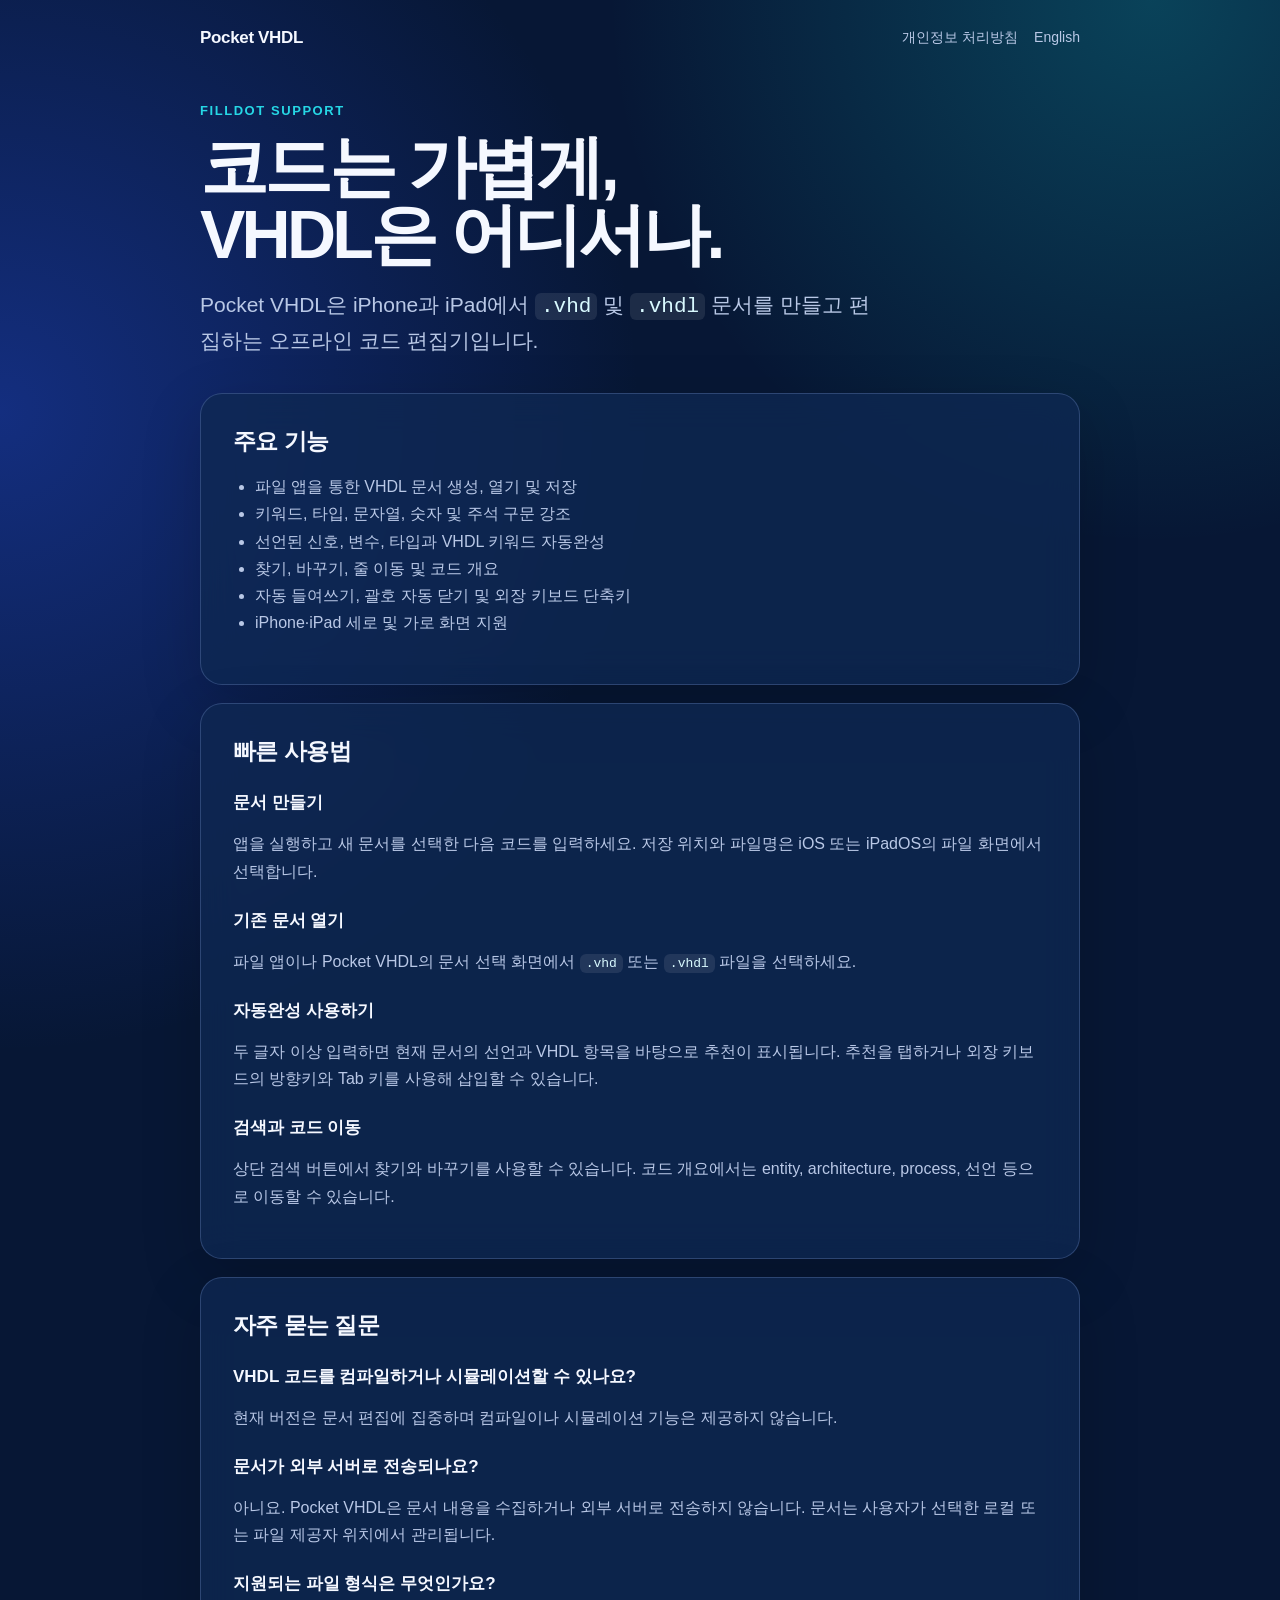
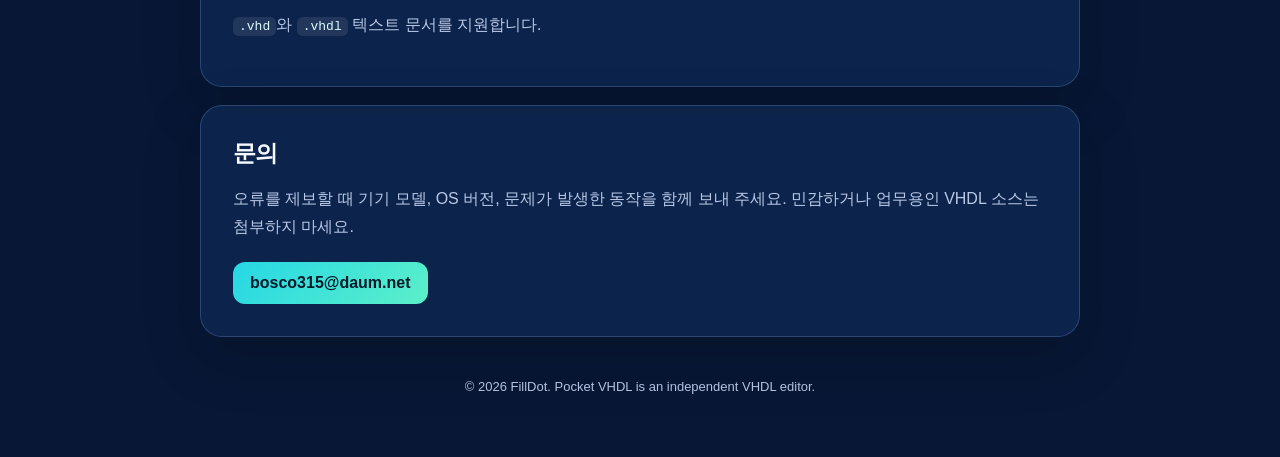
==== index.html @ 23709abe "Publish Pocket VHDL support site" ====
<!doctype html>
<html lang="ko">
<head>
  <meta charset="utf-8">
  <meta name="viewport" content="width=device-width, initial-scale=1">
  <meta name="description" content="Pocket VHDL 지원 및 사용 안내">
  <title>Pocket VHDL 지원</title>
  <link rel="stylesheet" href="styles.css">
</head>
<body>
  <main class="page">
    <nav aria-label="주요 메뉴">
      <a class="brand" href="index.html">Pocket VHDL</a>
      <div class="nav-links">
        <a href="privacy.html">개인정보 처리방침</a>
        <a href="en/index.html" lang="en">English</a>
      </div>
    </nav>

    <header class="hero">
      <p class="eyebrow">FillDot Support</p>
      <h1>코드는 가볍게,<br>VHDL은 어디서나.</h1>
      <p class="lead">Pocket VHDL은 iPhone과 iPad에서 <code>.vhd</code> 및 <code>.vhdl</code> 문서를 만들고 편집하는 오프라인 코드 편집기입니다.</p>
    </header>

    <section class="card">
      <h2>주요 기능</h2>
      <ul>
        <li>파일 앱을 통한 VHDL 문서 생성, 열기 및 저장</li>
        <li>키워드, 타입, 문자열, 숫자 및 주석 구문 강조</li>
        <li>선언된 신호, 변수, 타입과 VHDL 키워드 자동완성</li>
        <li>찾기, 바꾸기, 줄 이동 및 코드 개요</li>
        <li>자동 들여쓰기, 괄호 자동 닫기 및 외장 키보드 단축키</li>
        <li>iPhone·iPad 세로 및 가로 화면 지원</li>
      </ul>
    </section>

    <section class="card">
      <h2>빠른 사용법</h2>
      <h3>문서 만들기</h3>
      <p>앱을 실행하고 새 문서를 선택한 다음 코드를 입력하세요. 저장 위치와 파일명은 iOS 또는 iPadOS의 파일 화면에서 선택합니다.</p>

      <h3>기존 문서 열기</h3>
      <p>파일 앱이나 Pocket VHDL의 문서 선택 화면에서 <code>.vhd</code> 또는 <code>.vhdl</code> 파일을 선택하세요.</p>

      <h3>자동완성 사용하기</h3>
      <p>두 글자 이상 입력하면 현재 문서의 선언과 VHDL 항목을 바탕으로 추천이 표시됩니다. 추천을 탭하거나 외장 키보드의 방향키와 Tab 키를 사용해 삽입할 수 있습니다.</p>

      <h3>검색과 코드 이동</h3>
      <p>상단 검색 버튼에서 찾기와 바꾸기를 사용할 수 있습니다. 코드 개요에서는 entity, architecture, process, 선언 등으로 이동할 수 있습니다.</p>
    </section>

    <section class="card">
      <h2>자주 묻는 질문</h2>
      <h3>VHDL 코드를 컴파일하거나 시뮬레이션할 수 있나요?</h3>
      <p>현재 버전은 문서 편집에 집중하며 컴파일이나 시뮬레이션 기능은 제공하지 않습니다.</p>

      <h3>문서가 외부 서버로 전송되나요?</h3>
      <p>아니요. Pocket VHDL은 문서 내용을 수집하거나 외부 서버로 전송하지 않습니다. 문서는 사용자가 선택한 로컬 또는 파일 제공자 위치에서 관리됩니다.</p>

      <h3>지원되는 파일 형식은 무엇인가요?</h3>
      <p><code>.vhd</code>와 <code>.vhdl</code> 텍스트 문서를 지원합니다.</p>
    </section>

    <section class="card">
      <h2>문의</h2>
      <p>오류를 제보할 때 기기 모델, OS 버전, 문제가 발생한 동작을 함께 보내 주세요. 민감하거나 업무용인 VHDL 소스는 첨부하지 마세요.</p>
      <a class="button" href="mailto:bosco315@daum.net">bosco315@daum.net</a>
    </section>

    <footer>© 2026 FillDot. Pocket VHDL is an independent VHDL editor.</footer>
  </main>
</body>
</html>
---- styles.css ----
:root {
  color-scheme: light dark;
  --background: #071735;
  --surface: rgba(15, 40, 82, 0.78);
  --surface-strong: #102b59;
  --text: #f5f8ff;
  --muted: #b9c8e6;
  --accent: #26d7e5;
  --accent-strong: #4f7cff;
  --border: rgba(159, 193, 255, 0.22);
}

* {
  box-sizing: border-box;
}

html {
  font-family: -apple-system, BlinkMacSystemFont, "SF Pro Text", "Segoe UI", sans-serif;
  background: var(--background);
  color: var(--text);
}

body {
  min-height: 100vh;
  margin: 0;
  background:
    radial-gradient(circle at 90% 0%, rgba(18, 221, 219, 0.22), transparent 34rem),
    radial-gradient(circle at 0% 20%, rgba(37, 78, 230, 0.42), transparent 40rem),
    var(--background);
}

a {
  color: var(--accent);
}

.page {
  width: min(880px, calc(100% - 32px));
  margin: 0 auto;
  padding: 28px 0 64px;
}

nav {
  display: flex;
  align-items: center;
  justify-content: space-between;
  gap: 16px;
  margin-bottom: 52px;
}

.brand {
  color: var(--text);
  font-size: 17px;
  font-weight: 750;
  letter-spacing: -0.02em;
  text-decoration: none;
}

.nav-links {
  display: flex;
  flex-wrap: wrap;
  justify-content: flex-end;
  gap: 16px;
  font-size: 14px;
}

.nav-links a {
  color: var(--muted);
  text-decoration: none;
}

.hero {
  margin-bottom: 36px;
}

.eyebrow {
  margin: 0 0 10px;
  color: var(--accent);
  font-size: 13px;
  font-weight: 700;
  letter-spacing: 0.12em;
  text-transform: uppercase;
}

h1 {
  margin: 0;
  font-size: clamp(38px, 8vw, 68px);
  letter-spacing: -0.055em;
  line-height: 1;
}

.lead {
  max-width: 680px;
  margin: 20px 0 0;
  color: var(--muted);
  font-size: clamp(17px, 3vw, 21px);
  line-height: 1.6;
}

.card {
  margin: 18px 0;
  padding: clamp(20px, 5vw, 32px);
  border: 1px solid var(--border);
  border-radius: 22px;
  background: var(--surface);
  box-shadow: 0 20px 60px rgba(0, 0, 0, 0.18);
  backdrop-filter: blur(18px);
}

h2 {
  margin: 0 0 14px;
  font-size: 23px;
  letter-spacing: -0.025em;
}

h3 {
  margin: 24px 0 8px;
  font-size: 17px;
}

p,
li {
  color: var(--muted);
  line-height: 1.7;
}

ul,
ol {
  padding-left: 22px;
}

.button {
  display: inline-block;
  margin-top: 6px;
  padding: 12px 17px;
  border-radius: 12px;
  color: #001a2a;
  background: linear-gradient(135deg, var(--accent), #5cf0c9);
  font-weight: 750;
  text-decoration: none;
}

.notice {
  border-left: 3px solid var(--accent);
  padding-left: 16px;
}

code {
  padding: 2px 6px;
  border-radius: 6px;
  color: #d9faff;
  background: rgba(255, 255, 255, 0.09);
}

footer {
  margin-top: 42px;
  color: var(--muted);
  font-size: 13px;
  text-align: center;
}

@media (max-width: 540px) {
  nav {
    align-items: flex-start;
    margin-bottom: 38px;
  }

  .nav-links {
    max-width: 190px;
    gap: 10px 14px;
  }
}
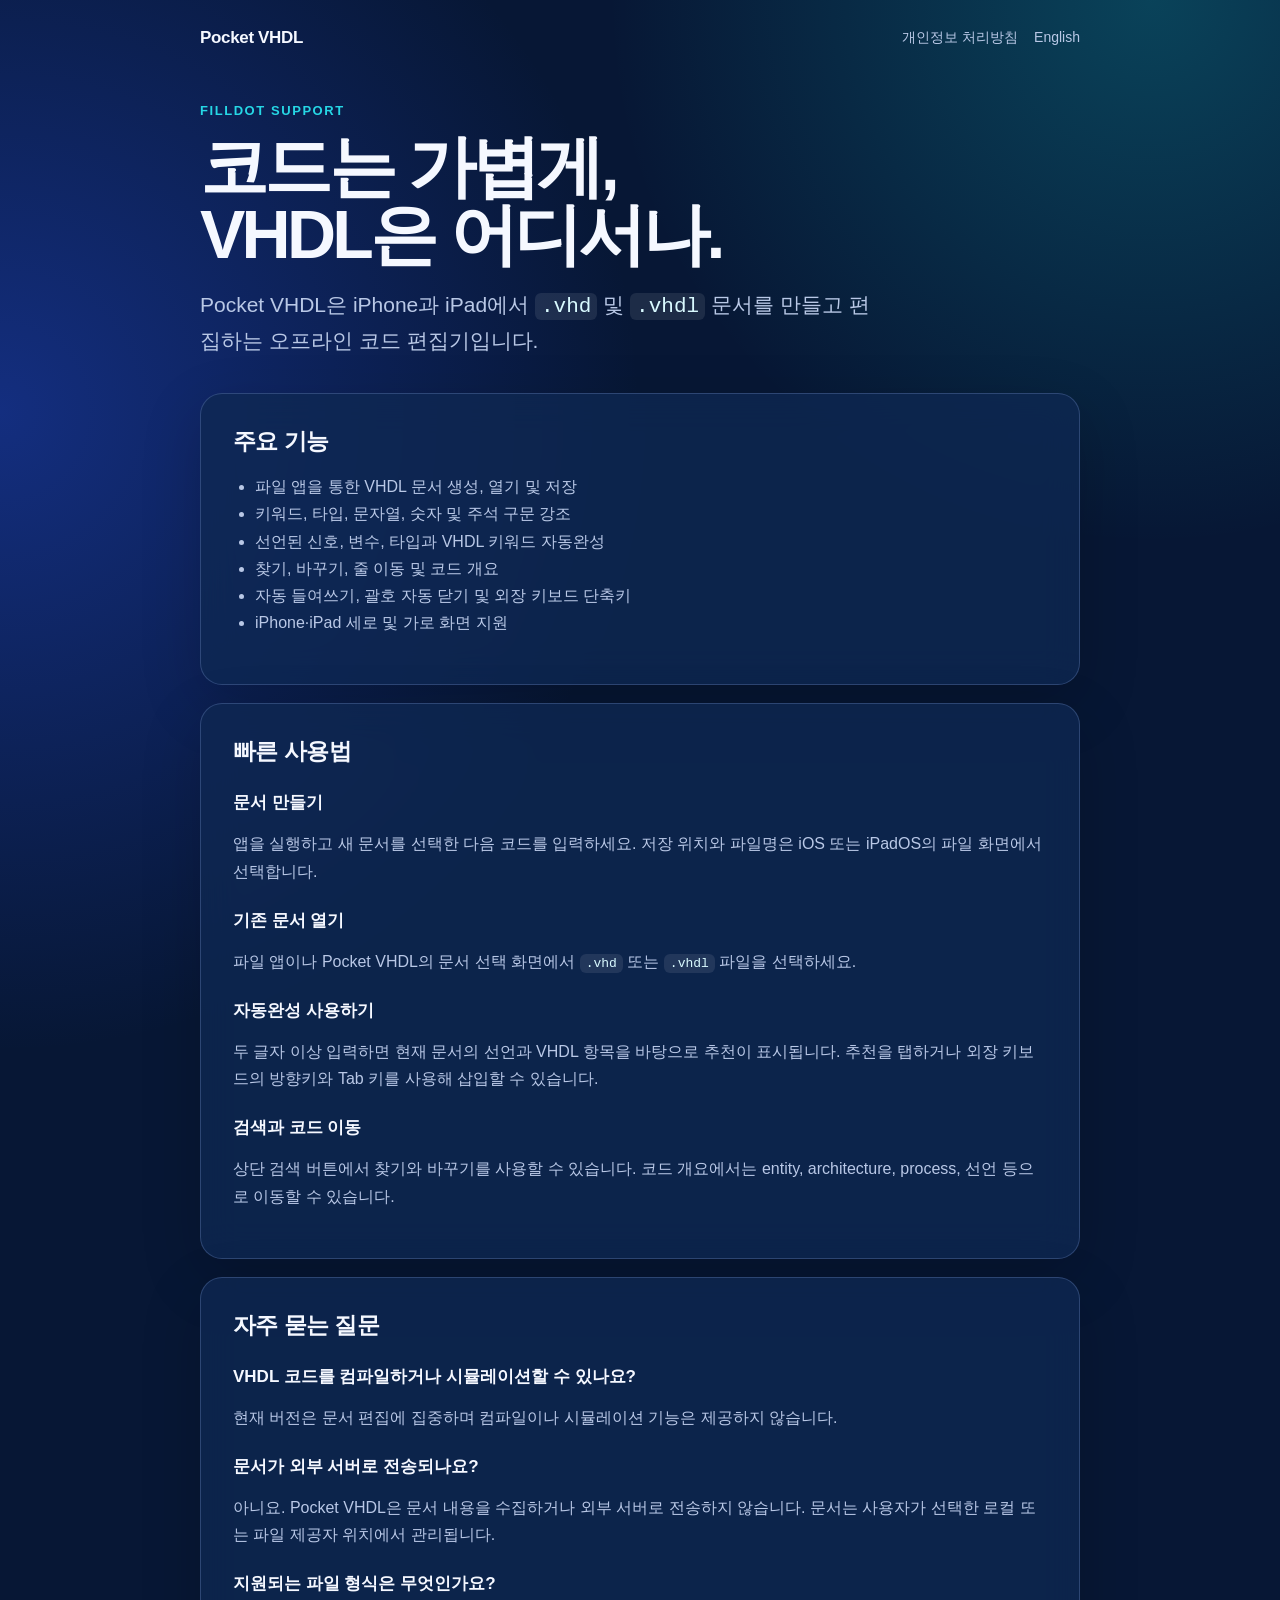
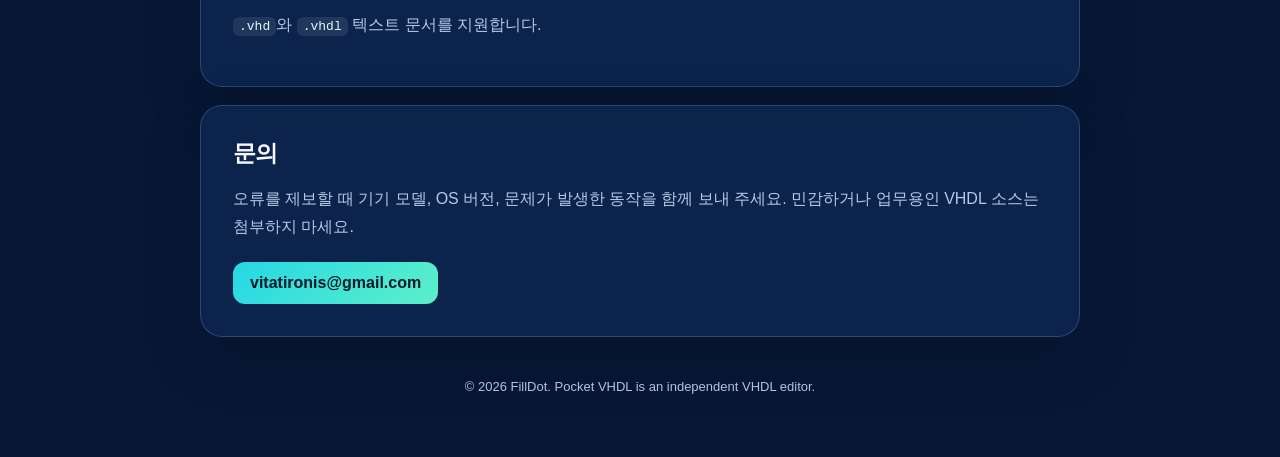
==== commit 4a2fb71a: "Update public support email" ====
--- a/index.html
+++ b/index.html
@@ -65,7 +65,7 @@
     <section class="card">
       <h2>문의</h2>
       <p>오류를 제보할 때 기기 모델, OS 버전, 문제가 발생한 동작을 함께 보내 주세요. 민감하거나 업무용인 VHDL 소스는 첨부하지 마세요.</p>
-      <a class="button" href="mailto:bosco315@daum.net">bosco315@daum.net</a>
+      <a class="button" href="mailto:vitatironis@gmail.com">vitatironis@gmail.com</a>
     </section>
 
     <footer>© 2026 FillDot. Pocket VHDL is an independent VHDL editor.</footer>
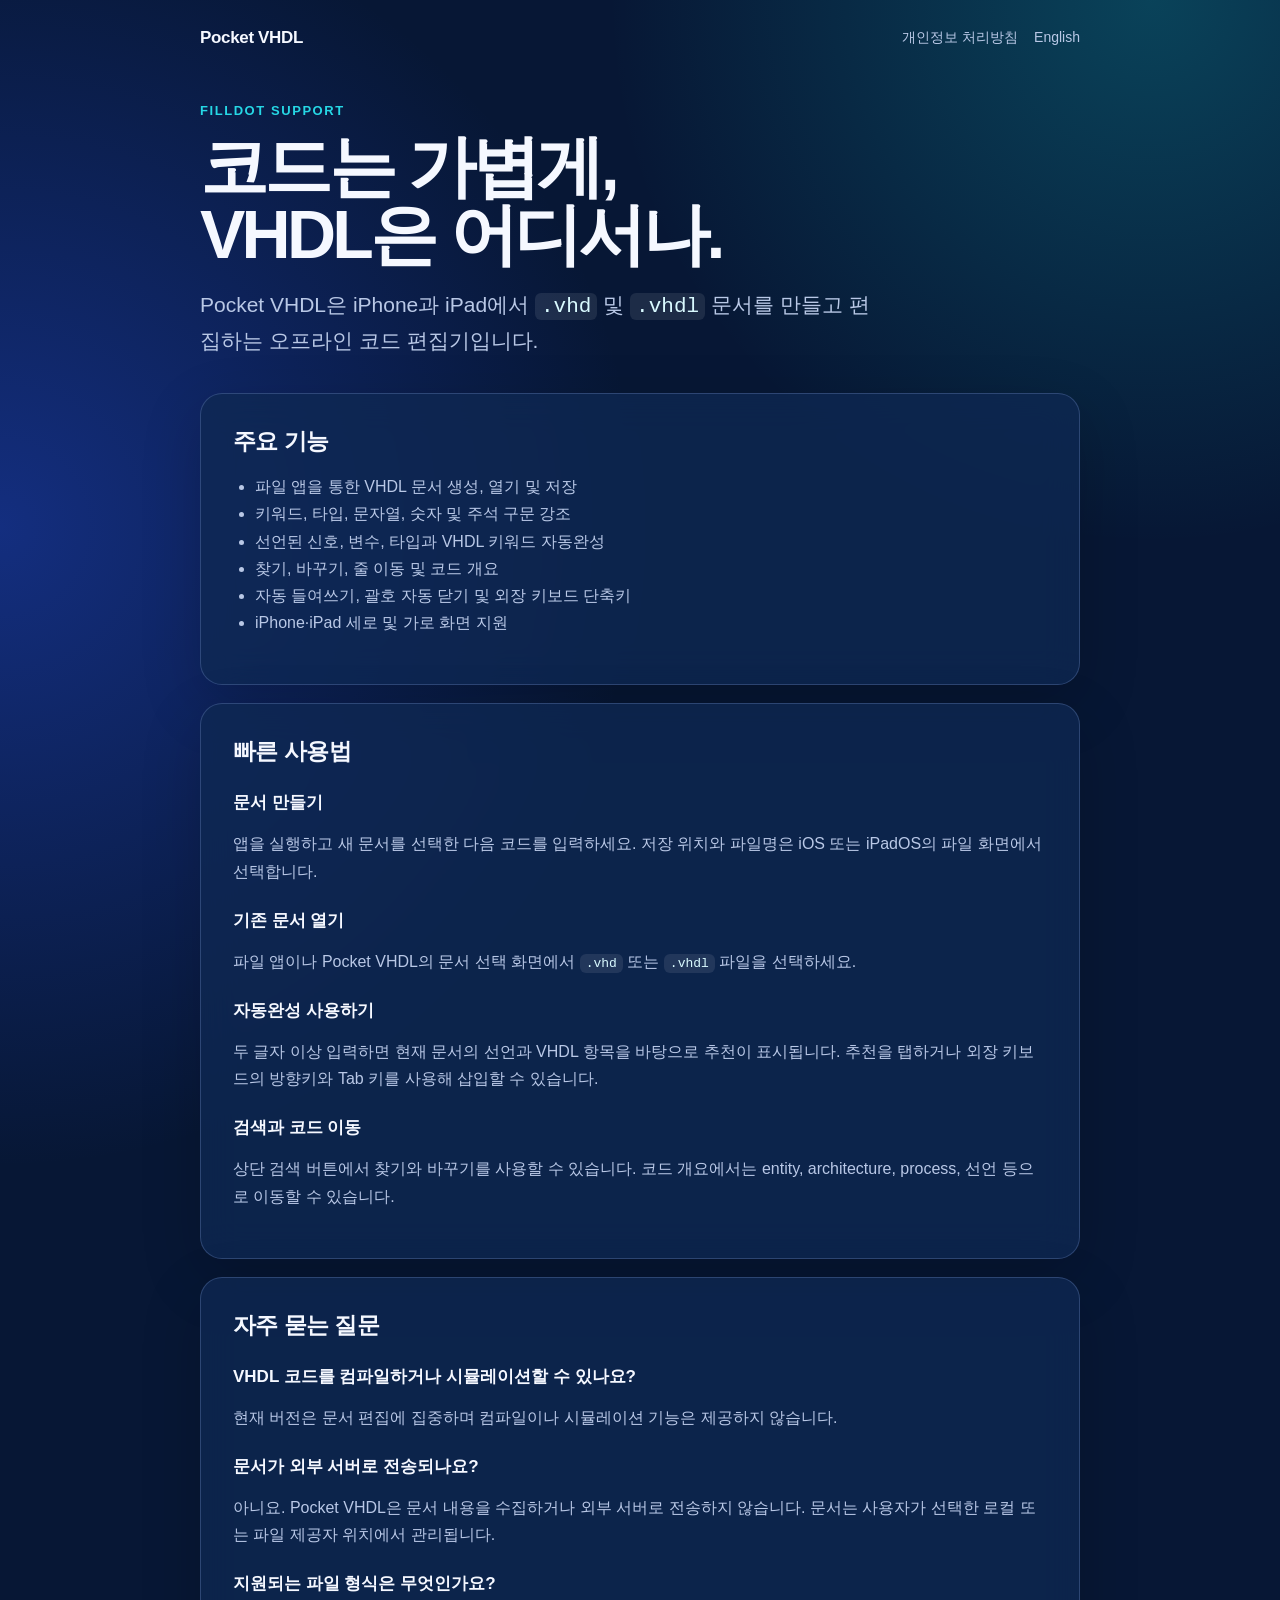
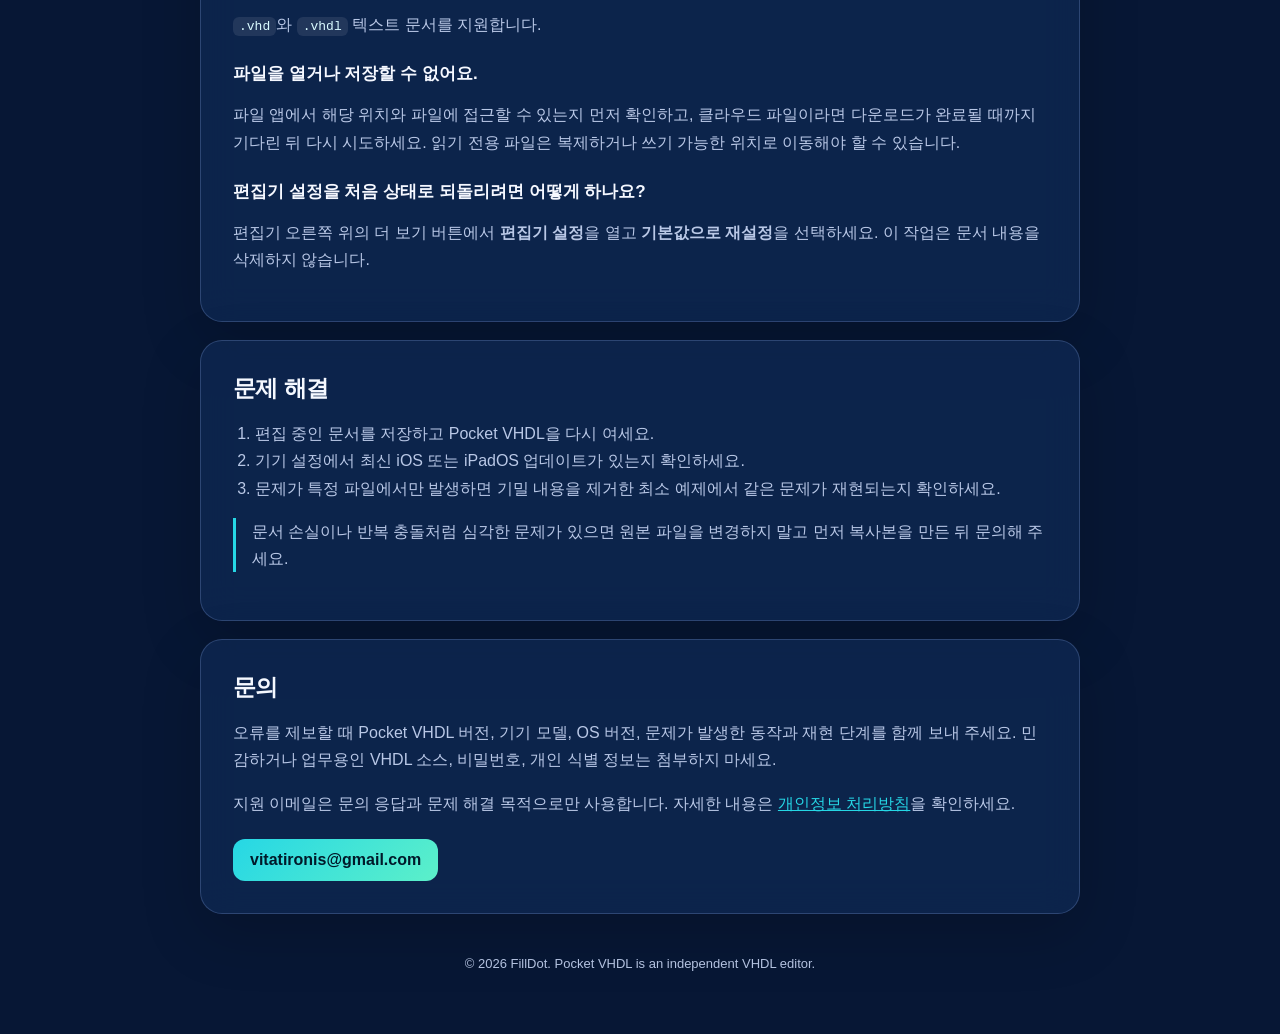
==== commit 7ba58b2f: "Improve support and privacy pages" ====
--- a/index.html
+++ b/index.html
@@ -60,11 +60,28 @@
 
       <h3>지원되는 파일 형식은 무엇인가요?</h3>
       <p><code>.vhd</code>와 <code>.vhdl</code> 텍스트 문서를 지원합니다.</p>
+
+      <h3>파일을 열거나 저장할 수 없어요.</h3>
+      <p>파일 앱에서 해당 위치와 파일에 접근할 수 있는지 먼저 확인하고, 클라우드 파일이라면 다운로드가 완료될 때까지 기다린 뒤 다시 시도하세요. 읽기 전용 파일은 복제하거나 쓰기 가능한 위치로 이동해야 할 수 있습니다.</p>
+
+      <h3>편집기 설정을 처음 상태로 되돌리려면 어떻게 하나요?</h3>
+      <p>편집기 오른쪽 위의 더 보기 버튼에서 <strong>편집기 설정</strong>을 열고 <strong>기본값으로 재설정</strong>을 선택하세요. 이 작업은 문서 내용을 삭제하지 않습니다.</p>
+    </section>
+
+    <section class="card">
+      <h2>문제 해결</h2>
+      <ol>
+        <li>편집 중인 문서를 저장하고 Pocket VHDL을 다시 여세요.</li>
+        <li>기기 설정에서 최신 iOS 또는 iPadOS 업데이트가 있는지 확인하세요.</li>
+        <li>문제가 특정 파일에서만 발생하면 기밀 내용을 제거한 최소 예제에서 같은 문제가 재현되는지 확인하세요.</li>
+      </ol>
+      <p class="notice">문서 손실이나 반복 충돌처럼 심각한 문제가 있으면 원본 파일을 변경하지 말고 먼저 복사본을 만든 뒤 문의해 주세요.</p>
     </section>
 
     <section class="card">
       <h2>문의</h2>
-      <p>오류를 제보할 때 기기 모델, OS 버전, 문제가 발생한 동작을 함께 보내 주세요. 민감하거나 업무용인 VHDL 소스는 첨부하지 마세요.</p>
+      <p>오류를 제보할 때 Pocket VHDL 버전, 기기 모델, OS 버전, 문제가 발생한 동작과 재현 단계를 함께 보내 주세요. 민감하거나 업무용인 VHDL 소스, 비밀번호, 개인 식별 정보는 첨부하지 마세요.</p>
+      <p>지원 이메일은 문의 응답과 문제 해결 목적으로만 사용합니다. 자세한 내용은 <a href="privacy.html">개인정보 처리방침</a>을 확인하세요.</p>
       <a class="button" href="mailto:vitatironis@gmail.com">vitatironis@gmail.com</a>
     </section>
 
